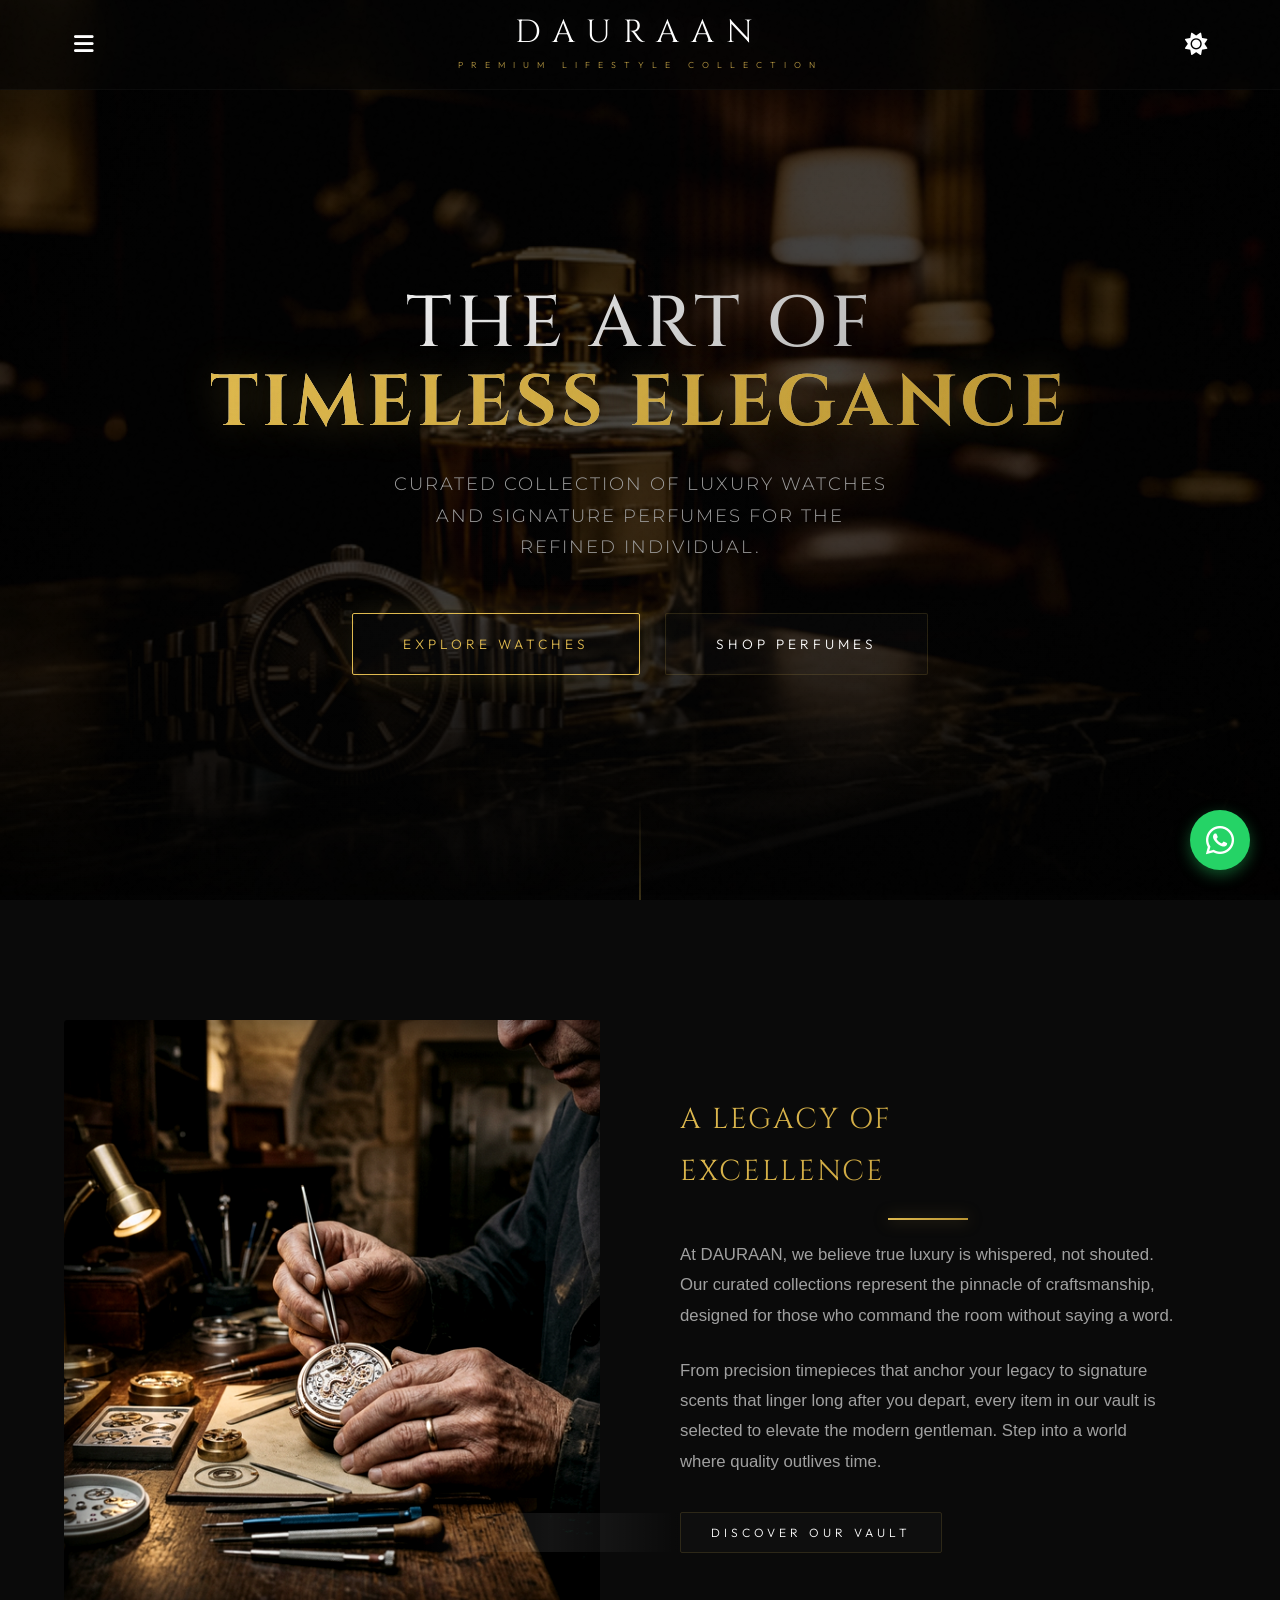
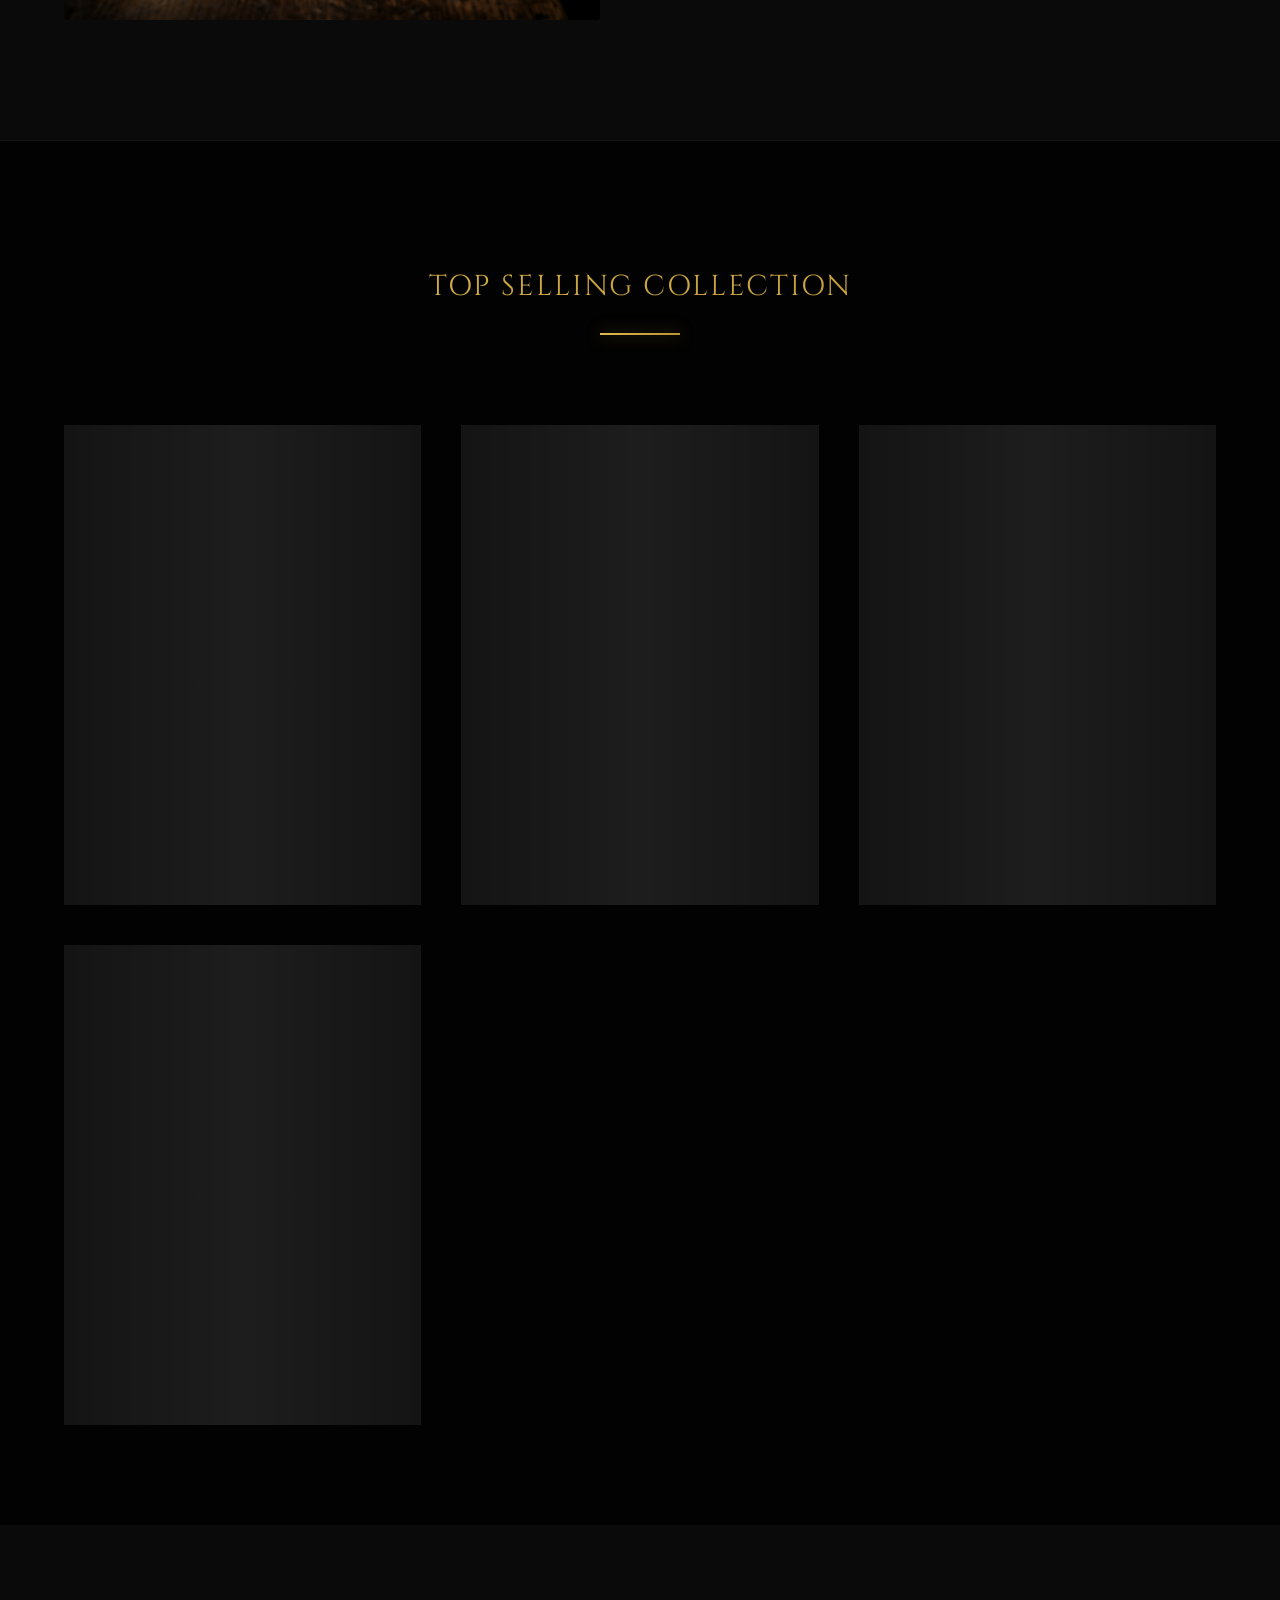
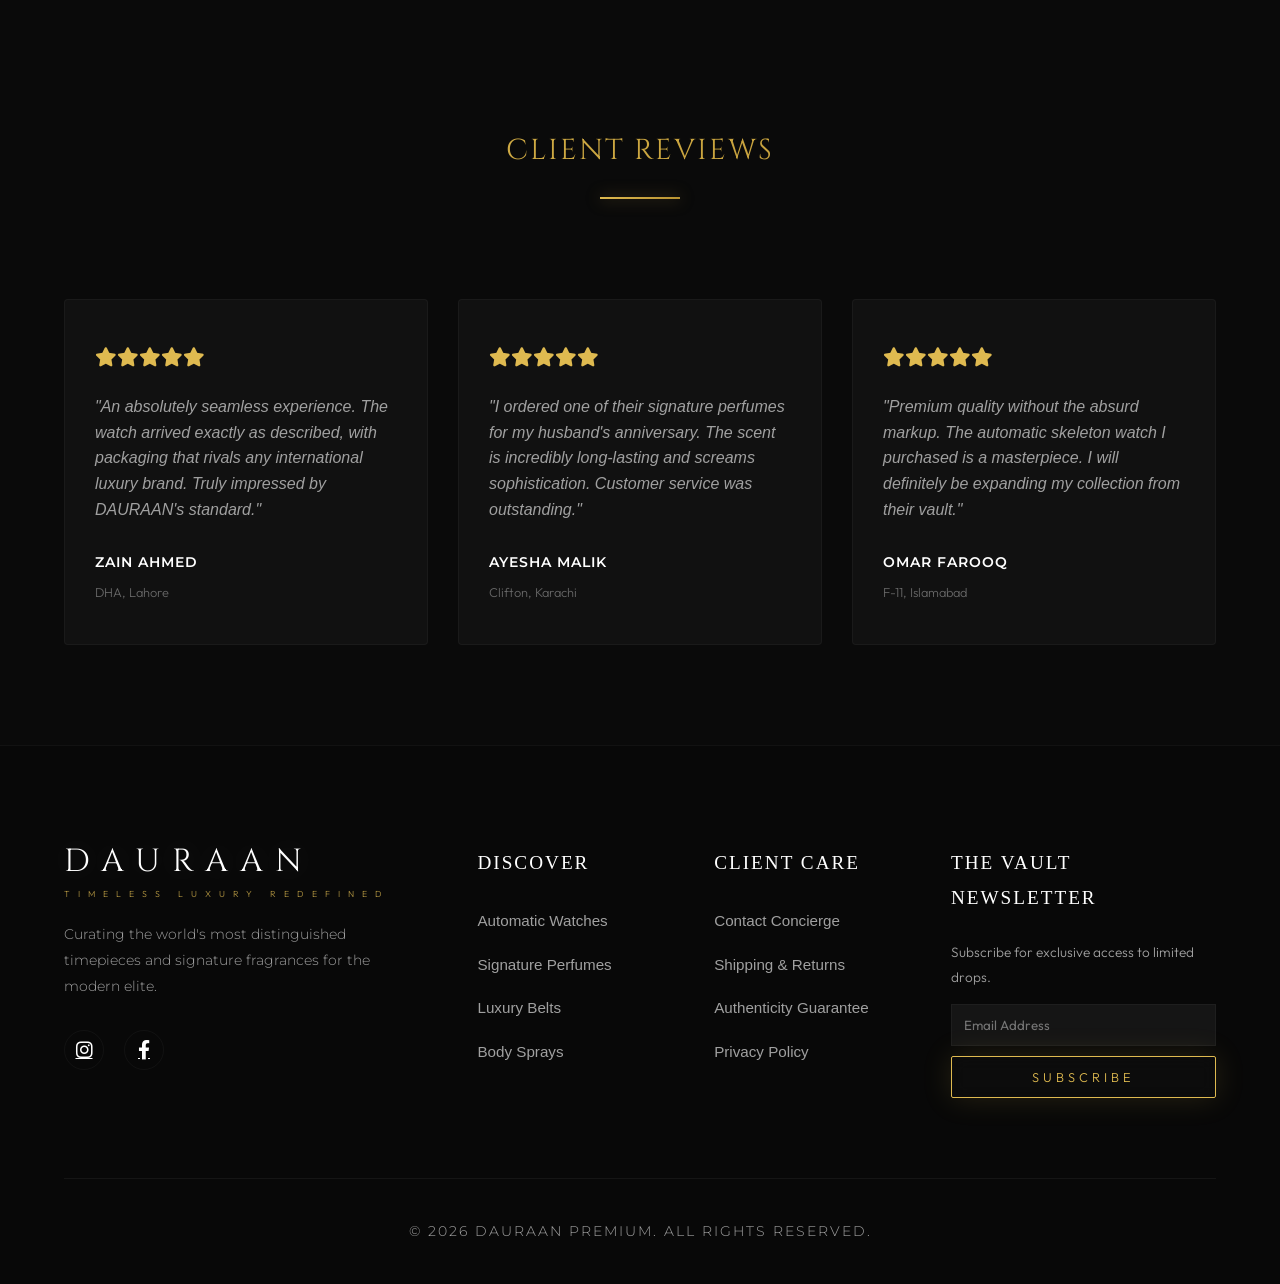
==== index.html @ ef988e2b "Add files via upload" ====
<!DOCTYPE html>
<html lang="en">

<head>
    <meta charset="UTF-8">
    <meta name="viewport" content="width=device-width, initial-scale=1.0">
    <title>DAURAAN | The Art of Timeless Elegance</title>
    <link rel="stylesheet" href="style.css">
    <link rel="stylesheet" href="https://cdnjs.cloudflare.com/ajax/libs/font-awesome/6.0.0/css/all.min.css">
</head>

<body>

    <!-- STICKY HEADER -->
    <header class="sticky-nav">
        <button class="nav-tool" onclick="toggleDrawer()">
            <i class="fas fa-bars"></i>
        </button>

        <a href="index.html" class="logo-container">
            <span class="logo-main">DAURAAN</span>
            <span class="logo-tag">Premium Lifestyle Collection</span>
        </a>

        <div style="display: flex; gap: 15px;">
            <button class="nav-tool" onclick="toggleTheme()" id="theme-toggle">
                <i class="fas fa-sun"></i>
            </button>
            <!-- <a href="admin.html" class="nav-tool">
                <i class="far fa-user-circle"></i>
            </a> -->
        </div>
    </header>

    <!-- SIDE DRAWER -->
    <div class="drawer-overlay" id="drawer-overlay" onclick="toggleDrawer()"></div>
    <div class="side-drawer" id="side-drawer">
        <a href="index.html" class="logo-container" style="margin-bottom: 40px;">
            <span class="logo-main">DAURAAN</span>
        </a>
        <ul class="drawer-links">
            <li><a href="#home" onclick="toggleDrawer()">Home</a></li>
            <li><a href="#products-watches" onclick="toggleDrawer()">Shop Watches</a></li>
            <li><a href="#products-perfumes" onclick="toggleDrawer()">Shop Perfumes</a></li>
            <li><a href="#products-others" onclick="toggleDrawer()">Luxury Essentials</a></li>
            <li><a href="#about" onclick="toggleDrawer()">About Us</a></li>
            <li><a href="#reviews" onclick="toggleDrawer()">Client Client Reviews</a></li>
        </ul>
    </div>

    <!-- HERO SECTION -->
    <section class="hero" id="home">
        <div class="hero-bg-image">
            <img src="hero_bg.png" alt="DAURAAN Luxury Vault">
        </div>
        <div class="hero-content" style="position: relative; z-index: 10;">
            <h1>THE ART OF <br> <span>TIMELESS ELEGANCE</span></h1>
            <p>Curated collection of luxury watches and signature perfumes for the refined individual.</p>
            <div class="hero-btns" style="justify-content: center;">
                <a href="#products" class="btn-luxury pulse" onclick="fetchProducts('Watches')">Explore Watches</a>
                <a href="#products" class="btn-luxury" onclick="fetchProducts('Perfumes')">Shop Perfumes</a>
            </div>
        </div>
    </section>

    <!-- NEW ABOUT SECTION -->
    <section class="about-section" id="about">
        <div class="about-container">
            <div class="about-image">
                <img src="craftsmanship.png" alt="DAURAAN Craftsmanship">
            </div>
            <div class="about-text">
                <h2 class="section-title" style="padding: 0; text-align: left; margin-bottom: 20px;">A Legacy of
                    <br><span style="color: var(--text-white);">Excellence</span>
                </h2>
                <p>At DAURAAN, we believe true luxury is whispered, not shouted. Our curated collections represent the
                    pinnacle of craftsmanship, designed for those who command the room without saying a word.</p>
                <p>From precision timepieces that anchor your legacy to signature scents that linger long after you
                    depart, every item in our vault is selected to elevate the modern gentleman. Step into a world where
                    quality outlives time.</p>
                <div style="margin-top: 40px;">
                    <a href="#products" class="btn-luxury" style="padding: 12px 30px; font-size: 0.75rem;">Discover Our
                        Vault</a>
                </div>
            </div>
        </div>
    </section>

    <!-- DYNAMIC SHOP SECTIONS -->
    <div id="dynamic-shop-container" style="min-height: 50vh;">
        <h2 class="section-title" id="products">Top Selling Collection</h2>
        <main class="product-grid" id="product-grid">
            <div class="skeleton"></div>
            <div class="skeleton"></div>
            <div class="skeleton"></div>
            <div class="skeleton"></div>
        </main>
    </div>

    <!-- CLIENT REVIEWS SECTION -->
    <section class="reviews-section" id="reviews">
        <h2 class="section-title">Client Reviews</h2>
        <div class="reviews-grid">
            <div class="review-card">
                <div class="rating"><i class="fas fa-star"></i><i class="fas fa-star"></i><i class="fas fa-star"></i><i
                        class="fas fa-star"></i><i class="fas fa-star"></i></div>
                <p class="review-text">"An absolutely seamless experience. The watch arrived exactly as described, with
                    packaging that rivals any international luxury brand. Truly impressed by DAURAAN's standard."</p>
                <span class="reviewer-name">Zain Ahmed</span>
                <span class="reviewer-location">DHA, Lahore</span>
            </div>

            <div class="review-card">
                <div class="rating"><i class="fas fa-star"></i><i class="fas fa-star"></i><i class="fas fa-star"></i><i
                        class="fas fa-star"></i><i class="fas fa-star"></i></div>
                <p class="review-text">"I ordered one of their signature perfumes for my husband's anniversary. The
                    scent is incredibly long-lasting and screams sophistication. Customer service was outstanding."</p>
                <span class="reviewer-name">Ayesha Malik</span>
                <span class="reviewer-location">Clifton, Karachi</span>
            </div>

            <div class="review-card">
                <div class="rating"><i class="fas fa-star"></i><i class="fas fa-star"></i><i class="fas fa-star"></i><i
                        class="fas fa-star"></i><i class="fas fa-star"></i></div>
                <p class="review-text">"Premium quality without the absurd markup. The automatic skeleton watch I
                    purchased is a masterpiece. I will definitely be expanding my collection from their vault."</p>
                <span class="reviewer-name">Omar Farooq</span>
                <span class="reviewer-location">F-11, Islamabad</span>
            </div>
        </div>
    </section>

    <!-- PREMIUM FOOTER -->
    <footer>
        <div class="footer-grid">
            <div class="footer-col brand-col">
                <div class="logo-container" style="align-items: flex-start; margin-bottom: 20px;">
                    <span class="logo-main" style="font-size: 2rem;">DAURAAN</span>
                    <span class="logo-tag">Timeless Luxury Redefined</span>
                </div>
                <p
                    style="color: var(--text-muted); font-size: 0.9rem; margin-bottom: 30px; font-family: 'Montserrat', sans-serif;">
                    Curating the world's most distinguished timepieces and signature fragrances for the modern elite.
                </p>
                <div class="footer-socials" style="justify-content: flex-start;">
                    <a href="#"><i class="fab fa-instagram"></i></a>
                    <a href="#"><i class="fab fa-facebook-f"></i></a>

                </div>
            </div>

            <div class="footer-col">
                <h4>Discover</h4>
                <ul>
                    <li><a href="#products" onclick="fetchProducts('Watches')">Automatic Watches</a></li>
                    <li><a href="#products" onclick="fetchProducts('Perfumes')">Signature Perfumes</a></li>
                    <li><a href="#products" onclick="fetchProducts('Belts')">Luxury Belts</a></li>
                    <li><a href="#products" onclick="fetchProducts('Body Sprays')">Body Sprays</a></li>
                </ul>
            </div>

            <div class="footer-col">
                <h4>Client Care</h4>
                <ul>
                    <li><a href="#">Contact Concierge</a></li>
                    <li><a href="#">Shipping & Returns</a></li>
                    <li><a href="#">Authenticity Guarantee</a></li>
                    <li><a href="#">Privacy Policy</a></li>
                </ul>
            </div>

            <div class="footer-col">
                <h4>The Vault Newsletter</h4>
                <p style="color: var(--text-muted); font-size: 0.85rem; margin-bottom: 15px;">Subscribe for exclusive
                    access to limited drops.</p>
                <div class="newsletter-form">
                    <input type="email" placeholder="Email Address"
                        style="padding: 12px; background: rgba(255,255,255,0.05); border: 1px solid var(--border-subtle); color: white; width: 100%; margin-bottom: 10px; font-family: inherit;">
                    <button class="btn-luxury pulse"
                        style="width: 100%; padding: 12px; font-size: 0.8rem;">Subscribe</button>
                </div>
            </div>
        </div>

        <div class="footer-bottom">
            &copy; 2026 DAURAAN PREMIUM. ALL RIGHTS RESERVED.
        </div>
    </footer>

    <!-- PREMIUM PRODUCT MODAL -->
    <div id="product-modal" class="modal-overlay" onclick="closeProductModal(event)">
        <div class="modal-content product-content" onclick="event.stopPropagation()">
            <button class="modal-close" onclick="closeProductModal(event)">&times;</button>

            <div class="product-left">
                <div class="gallery-wrapper">
                    <div class="main-image-container">
                        <img id="modal-img" src="" alt="Product Image">
                        <button id="modal-next" onclick="changeImageModal(1)"><i
                                class="fas fa-chevron-right"></i></button>
                        <button id="modal-prev" onclick="changeImageModal(-1)"><i
                                class="fas fa-chevron-left"></i></button>
                    </div>
                    <div class="thumbnail-row" id="modal-thumbnails">
                        <!-- Thumbnails injected via JS -->
                    </div>
                </div>
            </div>

            <div class="product-right">
                <span id="modal-category"
                    style="color: var(--accent-gold); font-size: 0.8rem; text-transform: uppercase; letter-spacing: 2px; margin-bottom: 10px;"></span>
                <h2 id="modal-name" class="product-detail-name">...</h2>
                <div id="modal-price" class="product-detail-price">...</div>

                <div id="modal-desc">
                    <!-- Dynamic Description -->
                </div>

                <div class="buy-section">
                    <button id="buy-now-btn" class="btn-luxury pulse"
                        style="display: block; width: 100%; font-family: 'Outfit', sans-serif;"
                        onclick="openCheckoutForm()">
                        BUY NOW
                    </button>
                    <p class="stock-indicator"
                        style="color: #ff4444; font-size: 0.8rem; text-align: center; margin-top: 10px; font-weight: 500; letter-spacing: 1px;">
                        <i class="fas fa-fire"></i> Only 10 Pieces Left
                    </p>
                </div>
            </div>
        </div>
    </div>

    <!-- CHECKOUT MODAL -->
    <div id="checkout-modal" class="modal-overlay" onclick="closeCheckoutForm(event)">
        <div class="modal-content glass" onclick="event.stopPropagation()"
            style="max-width: 500px; padding: 40px; text-align: left;">
            <button class="modal-close" onclick="closeCheckoutForm(event)"
                style="top: 10px; right: 15px;">&times;</button>
            <h3
                style="color: var(--accent-gold); font-family: 'Cinzel', serif; margin-bottom: 25px; text-align: center; font-size: 1.8rem;">
                Complete Order</h3>

            <form id="checkout-form" onsubmit="submitCheckout(event)">
                <div class="smart-field" style="margin-bottom: 15px;">
                    <label>Full Name</label>
                    <input type="text" id="checkout-name" required
                        style="width: 100%; padding: 12px; background: rgba(255, 255, 255, 0.05); border: 1px solid var(--border-subtle); color: var(--text-main); border-radius: 4px; font-family: inherit;">
                </div>
                <div class="smart-field" style="margin-bottom: 15px;">
                    <label>Email Address</label>
                    <input type="email" id="checkout-email" required
                        style="width: 100%; padding: 12px; background: rgba(255, 255, 255, 0.05); border: 1px solid var(--border-subtle); color: var(--text-main); border-radius: 4px; font-family: inherit;">
                </div>
                <div class="smart-field" style="margin-bottom: 15px;">
                    <label>Phone Number</label>
                    <input type="tel" id="checkout-phone" required
                        style="width: 100%; padding: 12px; background: rgba(255, 255, 255, 0.05); border: 1px solid var(--border-subtle); color: var(--text-main); border-radius: 4px; font-family: inherit;">
                </div>
                <div class="smart-field" style="margin-bottom: 25px;">
                    <label>Delivery Address</label>
                    <textarea id="checkout-address" required rows="3"
                        style="width: 100%; padding: 12px; background: rgba(255, 255, 255, 0.05); border: 1px solid var(--border-subtle); color: var(--text-main); border-radius: 4px; font-family: inherit; resize: vertical;"></textarea>
                </div>
                <button type="submit" class="btn-luxury"
                    style="width: 100%; text-align: center; background: var(--gold-gradient); color: black; border: none;">DONE</button>
            </form>
        </div>
    </div>



    <!-- FLOATING WHATSAPP BUTTON (SUPPORT) -->
    <a href="https://wa.me/923130823443?text=Hello%20DAURAAN,%20I%20have%20an%20inquiry." target="_blank"
        class="floating-wa">
        <i class="fab fa-whatsapp"></i>
    </a>

    <script src="https://cdn.jsdelivr.net/npm/@supabase/supabase-js@2"></script>
    <script src="app.js"></script>
</body>

</html>
---- style.css ----
/* C:\Users\Uzair\Downloads\Dauraan\style.css */
@import url('https://fonts.googleapis.com/css2?family=Cinzel:wght@400;500;700&family=Outfit:wght@200;300;400;500&family=Montserrat:wght@200;300;400;500&display=swap');

:root {
    /* Ultra-Premium Luxury Palette */
    --gold: #dfba50;
    --gold-dark: #b89332;
    --gold-soft: #f4dd95;
    --gold-glow: rgba(223, 186, 80, 0.4);

    --bg-deep: #050505;
    --darker-bg: #020202;
    --dark-bg: #0a0a0a;
    --card-bg: rgba(12, 12, 12, 0.6);
    --glass-border: rgba(255, 255, 255, 0.04);
    --glass-border-gold: rgba(223, 186, 80, 0.15);

    --text-white: #ffffff;
    --text-muted: #a0a0a0;
    --accent-gold: var(--gold);
    --text-main: var(--text-white);
    --border-subtle: var(--glass-border);
    --glass-bg: rgba(5, 5, 5, 0.65);
    --glass-blur: blur(24px);

    --transition-smooth: all 0.8s cubic-bezier(0.16, 1, 0.3, 1);
    --gold-gradient: linear-gradient(135deg, #dfba50 0%, #b89332 100%);
    --whatsapp-green: #25D366;
    --skeleton-bg: rgba(25, 25, 25, 0.8);
}

[data-theme="light"] {
    /* Refined Light Luxury Palette - Pearl & Soft Gold */
    --bg-deep: #f8f8f8;
    --darker-bg: #ffffff;
    --card-bg: rgba(255, 255, 255, 0.7);
    --glass-border: rgba(0, 0, 0, 0.05);
    --glass-border-gold: rgba(184, 147, 50, 0.2);

    --text-white: #111111;
    --text-muted: #666666;
    --glass-bg: rgba(255, 255, 255, 0.85);
    --skeleton-bg: rgba(240, 240, 240, 0.8);
}

* {
    margin: 0;
    padding: 0;
    box-sizing: border-box;
    -webkit-font-smoothing: antialiased;
    -moz-osx-font-smoothing: grayscale;
}

html {
    scroll-behavior: smooth;
}

/* Custom Premium Scrollbar */
::-webkit-scrollbar {
    width: 6px;
}

::-webkit-scrollbar-track {
    background: var(--darker-bg);
}

::-webkit-scrollbar-thumb {
    background: var(--glass-border-gold);
    border-radius: 10px;
}

::-webkit-scrollbar-thumb:hover {
    background: var(--gold-dark);
}

body {
    background-color: var(--darker-bg);
    color: var(--text-main);
    font-family: 'Outfit', sans-serif;
    font-weight: 300;
    line-height: 1.8;
    overflow-x: hidden;
    position: relative;
}

/* Cinematic Noise Grain Overlay */
body::before {
    content: "";
    position: fixed;
    inset: 0;
    width: 100vw;
    height: 100vh;
    pointer-events: none;
    background-image: url("data:image/svg+xml,%3Csvg viewBox='0 0 200 200' xmlns='http://www.w3.org/2000/svg'%3E%3Cfilter id='noiseFilter'%3E%3CfeTurbulence type='fractalNoise' baseFrequency='0.85' numOctaves='3' stitchTiles='stitch'/%3E%3C/filter%3E%3Crect width='100%25' height='100%25' filter='url(%23noiseFilter)' opacity='0.08'/%3E%3C/svg%3E");
    opacity: 0.04;
    z-index: 9999;
}

h1,
h2,
h3,
h4,
h5 {
    font-family: 'Cinzel', serif;
    letter-spacing: 2px;
    font-weight: 400;
}

/* --- LOGO SYSTEM --- */
.logo-container {
    display: flex;
    flex-direction: column;
    align-items: center;
    text-decoration: none;
}

.logo-main {
    font-family: 'Cinzel', serif;
    font-size: 2rem;
    color: var(--text-white);
    letter-spacing: 12px;
    line-height: 1;
    text-transform: uppercase;
    text-shadow: 0 0 30px rgba(255, 255, 255, 0.2);
}

.logo-tag {
    font-family: 'Outfit', sans-serif;
    font-size: 0.55rem;
    letter-spacing: 8px;
    color: var(--accent-gold);
    text-transform: uppercase;
    margin-top: 8px;
    opacity: 0.8;
}

[data-theme="light"] .logo-main {
    text-shadow: none;
}

/* --- STICKY GLASS HEADER --- */
header.sticky-nav {
    position: fixed;
    top: 0;
    width: 100%;
    height: 90px;
    z-index: 1000;
    display: flex;
    justify-content: space-between;
    align-items: center;
    padding: 0 5%;
    background: var(--glass-bg);
    backdrop-filter: var(--glass-blur);
    -webkit-backdrop-filter: var(--glass-blur);
    border-bottom: 1px solid rgba(255, 255, 255, 0.03);
    transition: var(--transition-smooth);
}

.nav-tool {
    background: none;
    border: none;
    color: var(--text-main);
    font-size: 1.4rem;
    cursor: pointer;
    transition: var(--transition-smooth);
    width: 40px;
}

.nav-tool:hover {
    color: var(--gold-soft);
}

/* --- SIDE DRAWER --- */
.side-drawer {
    position: fixed;
    top: 0;
    left: -100%;
    width: 380px;
    max-width: 80vw;
    height: 100%;
    background: var(--darker-bg);
    z-index: 2000;
    padding: 80px 50px;
    transition: var(--transition-smooth);
    border-right: 1px solid var(--border-subtle);
}

.side-drawer.open {
    left: 0;
}

.drawer-overlay {
    position: fixed;
    top: 0;
    left: 0;
    width: 100%;
    height: 100%;
    background: rgba(0, 0, 0, 0.85);
    backdrop-filter: blur(5px);
    z-index: 1500;
    opacity: 0;
    visibility: hidden;
    transition: var(--transition-smooth);
}

.drawer-overlay.active {
    opacity: 1;
    visibility: visible;
}

.drawer-links {
    list-style: none;
    margin-top: 60px;
}

.drawer-links li {
    margin-bottom: 30px;
}

.drawer-links a {
    color: var(--text-muted);
    font-family: 'Montserrat', sans-serif;
    text-decoration: none;
    font-size: 1rem;
    font-weight: 300;
    text-transform: uppercase;
    letter-spacing: 3px;
    transition: var(--transition-smooth);
    display: inline-block;
}

.drawer-links a:hover {
    color: var(--accent-gold);
    transform: translateX(10px);
}

/* --- PREMIUM HERO SECTION --- */
.hero {
    min-height: 100vh;
    display: flex;
    flex-direction: column;
    justify-content: center;
    align-items: center;
    text-align: center;
    background: radial-gradient(circle at center, var(--bg-deep) 0%, var(--darker-bg) 100%);
    padding: 120px 10% 60px;
    position: relative;
    overflow: hidden;
}

.hero-bg-image {
    position: absolute;
    inset: 0;
    width: 100%;
    height: 100%;
    z-index: 1;
    display: block;
}

.hero-bg-image img {
    width: 100%;
    height: 100%;
    object-fit: cover;
    opacity: 0.3;
    filter: brightness(0.8) contrast(1.2);
    mask-image: linear-gradient(to bottom, black 60%, transparent 100%);
    -webkit-mask-image: linear-gradient(to bottom, black 60%, transparent 100%);
}

.hero-content {
    position: relative;
    z-index: 10;
    display: flex;
    flex-direction: column;
    align-items: center;
}

.hero::after {
    content: '';
    position: absolute;
    bottom: 0;
    left: 50%;
    transform: translateX(-50%);
    width: 1px;
    height: 100px;
    background: linear-gradient(to bottom, transparent, var(--accent-gold));
    opacity: 0.5;
}

.hero h1 {
    font-size: 4.5rem;
    font-weight: 500;
    background: linear-gradient(135deg, #ffffff 0%, #a0a0a0 100%);
    -webkit-background-clip: text;
    background-clip: text;
    -webkit-text-fill-color: transparent;
    margin-bottom: 25px;
    line-height: 1.1;
    max-width: 1000px;
    animation: fadeInUp 1.2s cubic-bezier(0.2, 0.8, 0.2, 1) forwards;
    letter-spacing: 4px;
}

.hero h1 span {
    font-style: normal;
    background: var(--gold-gradient);
    -webkit-background-clip: text;
    background-clip: text;
    -webkit-text-fill-color: transparent;
    font-weight: 700;
    text-shadow: 0 0 40px rgba(223, 186, 80, 0.3);
}

[data-theme="light"] .hero h1 span {
    text-shadow: none;
}

[data-theme="light"] body::before {
    opacity: 0.02;
    filter: invert(1);
}

.hero p {
    font-family: 'Montserrat', sans-serif;
    font-size: 1.1rem;
    font-weight: 300;
    color: var(--text-muted);
    max-width: 500px;
    margin-bottom: 50px;
    letter-spacing: 2px;
    line-height: 1.8;
    text-transform: uppercase;
    animation: fadeInUp 1.4s cubic-bezier(0.2, 0.8, 0.2, 1) forwards;
}

.hero-btns {
    display: flex;
    gap: 25px;
    animation: fadeInUp 1.6s cubic-bezier(0.2, 0.8, 0.2, 1) forwards;
}

.btn-luxury {
    font-family: 'Outfit', sans-serif;
    padding: 18px 50px;
    background: rgba(255, 255, 255, 0.02);
    border: 1px solid var(--glass-border-gold);
    color: var(--text-white);
    text-transform: uppercase;
    font-size: 0.85rem;
    font-weight: 300;
    letter-spacing: 4px;
    cursor: pointer;
    text-decoration: none;
    transition: var(--transition-smooth);
    position: relative;
    overflow: hidden;
    backdrop-filter: blur(8px);
    border-radius: 2px;
    box-shadow: inset 0 0 20px rgba(223, 186, 80, 0);
}

.btn-luxury::before {
    content: '';
    position: absolute;
    top: 0;
    left: -100%;
    width: 100%;
    height: 100%;
    background: linear-gradient(90deg, transparent, rgba(255, 255, 255, 0.08), transparent);
    transition: left 0.8s ease;
}

.btn-luxury:hover::before {
    left: 100%;
}

.btn-luxury.pulse {
    border-color: var(--accent-gold);
    color: var(--accent-gold);
    box-shadow: 0 0 30px rgba(223, 186, 80, 0.15);
}

.btn-luxury:hover {
    background: var(--gold-gradient);
    border-color: transparent;
    color: var(--darker-bg);
    transform: translateY(-4px) scale(1.02);
    box-shadow: 0 15px 30px rgba(223, 186, 80, 0.3), inset 0 0 10px rgba(255, 255, 255, 0.5);
    font-weight: 500;
}

/* Hero Background Animations (Video-like feel) */
.hero-bg-animated {
    position: absolute;
    top: 0;
    left: 0;
    width: 100%;
    height: 100%;
    overflow: hidden;
    z-index: 1;
}

.blur-orb {
    position: absolute;
    border-radius: 50%;
    filter: blur(80px);
    opacity: 0.4;
    animation: orbFloat 20s infinite alternate ease-in-out;
}

.orb-1 {
    width: 800px;
    height: 800px;
    background: radial-gradient(circle, rgba(223, 186, 80, 0.15) 0%, transparent 60%);
    top: -200px;
    left: -200px;
    animation-delay: 0s;
    mix-blend-mode: screen;
}

.orb-2 {
    width: 700px;
    height: 700px;
    background: radial-gradient(circle, rgba(160, 180, 200, 0.1) 0%, transparent 60%);
    bottom: -150px;
    right: -150px;
    animation-delay: -5s;
    mix-blend-mode: screen;
}

.orb-3 {
    width: 900px;
    height: 900px;
    background: radial-gradient(circle, rgba(223, 186, 80, 0.08) 0%, transparent 60%);
    top: 50%;
    left: 50%;
    transform: translate(-50%, -50%);
    animation-duration: 30s;
    animation-delay: -10s;
    mix-blend-mode: screen;
}

@keyframes orbFloat {
    0% {
        transform: translate(0, 0) scale(1);
    }

    33% {
        transform: translate(100px, -50px) scale(1.1);
    }

    66% {
        transform: translate(-50px, 100px) scale(0.9);
    }

    100% {
        transform: translate(0, 0) scale(1);
    }
}

/* --- NEW ABOUT SECTION --- */
.about-section {
    padding: 120px 5%;
    background: var(--dark-bg);
    position: relative;
    border-bottom: 1px solid var(--border-subtle);
}

.about-container {
    max-width: 1400px;
    margin: 0 auto;
    display: grid;
    grid-template-columns: 1fr 1fr;
    gap: 80px;
    align-items: center;
}

.about-image {
    width: 100%;
    height: 600px;
    position: relative;
    border-radius: 4px;
    overflow: hidden;
}

.about-image::after {
    content: '';
    position: absolute;
    top: 0;
    left: 0;
    right: 0;
    bottom: 0;
    box-shadow: inset 0 0 50px rgba(0, 0, 0, 0.8);
}

.about-image img {
    width: 100%;
    height: 100%;
    object-fit: cover;
    filter: grayscale(20%) contrast(1.1);
    transition: transform 1.5s ease;
}

.about-image:hover img {
    transform: scale(1.05);
}

.about-text {
    padding-right: 40px;
}

.about-text p {
    font-size: 1.05rem;
    color: var(--text-muted);
    line-height: 1.8;
    margin-bottom: 25px;
    font-family: 'Inter', sans-serif;
    font-weight: 300;
}

@media (max-width: 1024px) {
    .about-container {
        grid-template-columns: 1fr;
        gap: 50px;
    }

    .about-image {
        height: 400px;
    }

    .about-text {
        padding-right: 0;
        text-align: center;
    }

    .about-text .section-title {
        text-align: center !important;
    }
}

/* --- PRODUCT GRID & SKELETON --- */
.section-title {
    text-align: center;
    font-size: 2.8rem;
    padding: 120px 0 60px;
    background: var(--gold-gradient);
    -webkit-background-clip: text;
    background-clip: text;
    -webkit-text-fill-color: transparent;
    position: relative;
    letter-spacing: 4px;
}

.section-title::after {
    content: '';
    display: block;
    width: 80px;
    height: 2px;
    background: var(--gold-gradient);
    margin: 20px auto 0;
    box-shadow: 0 0 15px rgba(223, 186, 80, 0.5);
}

.product-grid {
    display: grid;
    gap: 40px;
    padding: 0 5% 100px;
    grid-template-columns: repeat(auto-fill, minmax(300px, 1fr));
    max-width: 1600px;
    margin: 0 auto;
}

.skeleton {
    height: 480px;
    background: var(--skeleton-bg);
    position: relative;
    overflow: hidden;
}

.skeleton::after {
    content: "";
    position: absolute;
    top: 0;
    left: 0;
    width: 100%;
    height: 100%;
    background: linear-gradient(90deg, transparent, rgba(255, 255, 255, 0.04), transparent);
    animation: shimmer 1.8s infinite;
}

@keyframes shimmer {
    0% {
        transform: translateX(-100%);
    }

    100% {
        transform: translateX(100%);
    }
}

.product-card {
    background: rgba(255, 255, 255, 0.01);
    border: 1px solid rgba(255, 255, 255, 0.02);
    border-radius: 4px;
    overflow: hidden;
    transition: var(--transition-smooth);
    cursor: pointer;
    text-decoration: none;
    display: block;
    padding-bottom: 25px;
    position: relative;
}

/* Premium Product Badges */
.product-badge {
    position: absolute;
    top: 15px;
    right: 15px;
    z-index: 10;
    padding: 6px 12px;
    font-size: 0.65rem;
    font-weight: 500;
    letter-spacing: 2px;
    text-transform: uppercase;
    border-radius: 2px;
    backdrop-filter: blur(8px);
    box-shadow: 0 5px 15px rgba(0, 0, 0, 0.3);
    border: 1px solid rgba(255, 255, 255, 0.1);
}

.badge-hot {
    background: linear-gradient(135deg, #e33b3b 0%, #a81c1c 100%);
    color: white;
    border-color: rgba(227, 59, 59, 0.3);
}

.badge-discount {
    background: var(--gold-gradient);
    color: #000;
    font-weight: 600;
    box-shadow: 0 5px 15px rgba(223, 186, 80, 0.3);
}

.badge-limited {
    background: rgba(10, 10, 10, 0.8);
    color: var(--text-white);
    border: 1px solid var(--text-muted);
}

.product-card::before {
    content: '';
    position: absolute;
    inset: 0;
    background: linear-gradient(180deg, transparent, rgba(223, 186, 80, 0.03));
    opacity: 0;
    transition: var(--transition-smooth);
    z-index: 1;
    pointer-events: none;
}

.product-card:hover {
    transform: translateY(-10px);
    border-color: var(--glass-border-gold);
    box-shadow: 0 20px 40px rgba(0, 0, 0, 0.6);
}

.product-card:hover::before {
    opacity: 1;
}

.product-img-box {
    width: 100%;
    height: 420px;
    background: var(--bg-deep);
    position: relative;
    overflow: hidden;
    margin-bottom: 25px;
}

.product-img-box::after {
    content: '';
    position: absolute;
    inset: 0;
    box-shadow: inset 0 0 50px rgba(0, 0, 0, 0.5);
    pointer-events: none;
    z-index: 2;
}

.product-img-box img {
    width: 100%;
    height: 100%;
    object-fit: cover;
    transition: transform 1.8s cubic-bezier(0.16, 1, 0.3, 1), filter 1.8s ease;
    filter: brightness(0.85) contrast(1.1);
}

.product-card:hover .product-img-box img {
    transform: scale(1.08);
    filter: brightness(1) contrast(1.1);
}

.product-details {
    padding: 0 20px;
    text-align: center;
    position: relative;
    z-index: 2;
}

.product-details h3 {
    font-size: 1.15rem;
    margin-bottom: 10px;
    font-family: 'Cinzel', serif;
    color: var(--text-white);
    letter-spacing: 2px;
    text-transform: uppercase;
    transition: var(--transition-smooth);
}

.product-card:hover .product-details h3 {
    color: var(--accent-gold);
}

.price-wrapper {
    display: flex;
    justify-content: center;
    align-items: baseline;
    gap: 12px;
    margin-top: 5px;
}

.price-strikethrough {
    font-family: 'Outfit', sans-serif;
    font-size: 0.8rem;
    color: #555;
    text-decoration: line-through;
    font-weight: 300;
    letter-spacing: 2px;
}

.pkr-price {
    font-family: 'Outfit', sans-serif;
    font-size: 0.95rem;
    color: var(--text-white);
    font-weight: 400;
    letter-spacing: 3px;
    text-shadow: 0 0 10px rgba(255, 255, 255, 0.1);
}

.view-all-link {
    font-family: 'Montserrat', sans-serif;
    color: var(--accent-gold);
    text-transform: uppercase;
    font-size: 0.8rem;
    letter-spacing: 2px;
    text-decoration: none;
    transition: var(--transition-smooth);
    border-bottom: 1px solid transparent;
    padding-bottom: 2px;
}

.view-all-link:hover {
    color: var(--text-white);
    border-bottom-color: var(--accent-gold);
}

/* --- REVIEWS SECTION --- */
.reviews-section {
    padding: 80px 5% 100px;
    background: var(--dark-bg);
}

.reviews-grid {
    display: grid;
    grid-template-columns: repeat(auto-fit, minmax(300px, 1fr));
    gap: 30px;
    max-width: 1400px;
    margin: 0 auto;
    margin-top: 40px;
}

.review-card {
    background: #111;
    padding: 40px 30px;
    border: 1px solid var(--border-subtle);
    border-radius: 4px;
    position: relative;
    transition: transform 0.3s ease;
}

.review-card:hover {
    transform: translateY(-5px);
    border-color: rgba(212, 175, 55, 0.3);
}

.rating {
    color: var(--accent-gold);
    font-size: 1.2rem;
    margin-bottom: 20px;
}

.review-text {
    font-size: 1rem;
    color: var(--text-muted);
    line-height: 1.6;
    margin-bottom: 25px;
    font-style: italic;
    font-family: 'Inter', sans-serif;
    font-weight: 300;
}

.reviewer-name {
    font-family: 'Montserrat', sans-serif;
    color: var(--text-white);
    font-weight: 600;
    font-size: 0.9rem;
    text-transform: uppercase;
    letter-spacing: 1px;
}

.reviewer-location {
    color: #666;
    font-size: 0.8rem;
    display: block;
    margin-top: 5px;
}

/* --- PREMIUM FOOTER --- */
footer {
    background: #080808;
    padding: 100px 5% 40px;
    border-top: 1px solid var(--border-subtle);
}

.footer-grid {
    display: grid;
    grid-template-columns: 2fr 1fr 1fr 1.5fr;
    gap: 60px;
    max-width: 1400px;
    margin: 0 auto;
    margin-bottom: 80px;
}

.footer-col h4 {
    font-family: 'Playfair Display', serif;
    color: var(--text-white);
    font-size: 1.2rem;
    margin-bottom: 25px;
    text-transform: uppercase;
    letter-spacing: 2px;
}

[data-theme="light"] footer {
    background: var(--bg-deep);
}

.footer-col ul {
    list-style: none;
}

.footer-col ul li {
    margin-bottom: 15px;
}

.footer-col ul a {
    color: var(--text-muted);
    text-decoration: none;
    font-size: 0.95rem;
    transition: var(--transition-smooth);
    font-family: 'Inter', sans-serif;
    font-weight: 300;
}

.footer-col ul a:hover {
    color: var(--accent-gold);
    padding-left: 5px;
}

.footer-socials {
    display: flex;
    gap: 20px;
}

.footer-socials a {
    color: var(--text-main);
    font-size: 1.2rem;
    transition: var(--transition-smooth);
    width: 40px;
    height: 40px;
    border: 1px solid var(--border-subtle);
    border-radius: 50%;
    display: flex;
    align-items: center;
    justify-content: center;
}

.footer-socials a:hover {
    color: var(--darker-bg);
    background: var(--accent-gold);
    border-color: var(--accent-gold);
    transform: translateY(-5px);
}

.footer-bottom {
    text-align: center;
    color: var(--text-muted);
    font-size: 0.85rem;
    letter-spacing: 2px;
    padding-top: 40px;
    border-top: 1px solid rgba(255, 255, 255, 0.05);
    font-family: 'Montserrat', sans-serif;
}

/* --- RESPONSIVE --- */
@media (max-width: 1024px) {
    .product-grid {
        grid-template-columns: repeat(2, 1fr);
    }

    .hero h1 {
        font-size: 3rem;
    }
}

@media (max-width: 900px) {
    .footer-grid {
        grid-template-columns: 1fr;
        gap: 40px;
        text-align: center;
    }

    .footer-col.brand-col .logo-container,
    .footer-socials {
        align-items: center !important;
        justify-content: center !important;
    }
}

@media (max-width: 600px) {
    .hero h1 {
        font-size: 2.5rem;
    }

    .hero-btns {
        flex-direction: column;
        width: 100%;
    }

    .btn-luxury {
        width: 100%;
    }
}

@keyframes fadeInUp {
    from {
        opacity: 0;
        transform: translateY(30px);
    }

    to {
        opacity: 1;
        transform: translateY(0);
    }
}

/* --- DEDICATED PRODUCT PAGE --- */
.product-page-container {
    margin-top: 90px;
    padding: 80px 5%;
    min-height: calc(100vh - 90px);
    display: flex;
    justify-content: center;
    align-items: flex-start;
}

.product-content {
    display: grid;
    grid-template-columns: 1fr 1fr;
    gap: 80px;
    max-width: 1300px;
    width: 100%;
    background: transparent;
    padding: 20px 0;
    position: relative;
    overflow: hidden;
}

.product-left {
    display: flex;
    flex-direction: column;
}

.gallery-wrapper {
    width: 100%;
    display: flex;
    flex-direction: column;
    gap: 15px;
}

.main-image-container {
    position: relative;
    width: 100%;
    height: 600px;
    background: var(--dark-bg);
    border-radius: 4px;
    overflow: hidden;
    margin-bottom: 10px;
}

.main-image-container img {
    width: 100%;
    height: 100%;
    object-fit: cover;
    transition: opacity 0.4s ease-in-out;
}

/* Slider Navigation Arrows */
#slider-prev,
#slider-next,
#modal-prev,
#modal-next {
    position: absolute;
    top: 50%;
    transform: translateY(-50%);
    background: rgba(0, 0, 0, 0.3);
    color: var(--text-white);
    border: none;
    width: 40px;
    height: 40px;
    border-radius: 50%;
    cursor: pointer;
    display: flex;
    align-items: center;
    justify-content: center;
    font-size: 1.1rem;
    transition: all 0.3s ease;
    z-index: 10;
    opacity: 0;
}

.main-image-container:hover #slider-prev,
.main-image-container:hover #slider-next,
.main-image-container:hover #modal-prev,
.main-image-container:hover #modal-next {
    opacity: 1;
}

#slider-prev:hover,
#slider-next:hover,
#modal-prev:hover,
#modal-next:hover {
    background: var(--accent-gold);
    color: var(--darker-bg);
}

#slider-prev,
#modal-prev {
    left: 15px;
}

#slider-next,
#modal-next {
    right: 15px;
}

/* Thumbnail Row */
.thumbnail-row {
    display: flex;
    gap: 15px;
    overflow-x: auto;
    padding-bottom: 10px;
    scrollbar-width: none;
}

.thumbnail-row::-webkit-scrollbar {
    display: none;
}

.thumb-item {
    width: 90px;
    height: 90px;
    flex-shrink: 0;
    border-radius: 4px;
    cursor: pointer;
    border: 1px solid transparent;
    opacity: 0.5;
    transition: all 0.3s ease;
    object-fit: cover;
}

.thumb-item:hover {
    opacity: 0.8;
}

.thumb-item.active {
    border-color: var(--accent-gold);
    opacity: 1;
}

.product-right {
    display: flex;
    flex-direction: column;
    padding-top: 20px;
}

.back-link {
    display: inline-flex;
    align-items: center;
    gap: 10px;
    color: var(--text-muted);
    text-decoration: none;
    font-size: 0.75rem;
    text-transform: uppercase;
    letter-spacing: 3px;
    margin-bottom: 30px;
    transition: var(--transition-smooth);
    font-weight: 400;
}

.back-link:hover {
    padding-left: 5px;
    color: var(--text-white);
}

.product-detail-name {
    margin-bottom: 15px;
    font-size: 3rem;
    color: var(--text-main);
    line-height: 1.2;
}

.product-detail-price {
    font-family: 'Montserrat', sans-serif;
    font-size: 1.6rem;
    font-weight: 300;
    color: var(--text-muted);
    margin-bottom: 40px;
    letter-spacing: 2px;
}

/* Updated Specs Format for Story mode */
.product-narrative {
    font-size: 1rem;
    line-height: 1.8;
    color: var(--text-muted);
    margin-bottom: 40px;
    white-space: pre-wrap;
    /* Honors newlines from the textarea */
}

/* Fallback for legacy tables still in DB */
.specs-table {
    width: 100%;
    border-collapse: collapse;
    margin-top: 20px;
    font-size: 0.9rem;
    font-family: 'Inter', sans-serif;
    color: var(--text-muted);
    margin-bottom: 30px;
}

.specs-table tr {
    border-bottom: 1px solid rgba(255, 255, 255, 0.05);
}

.specs-table td {
    padding: 15px 0;
}

.specs-table td:first-child {
    font-weight: 500;
    color: var(--text-white);
    width: 40%;
}

.buy-section {
    margin-top: 20px;
}

.buy-section .btn-luxury {
    width: 100%;
    text-align: center;
    padding: 20px;
    font-size: 0.95rem;
    letter-spacing: 4px;
}

@media (max-width: 1100px) {
    .product-detail-name {
        font-size: 2.5rem;
    }
}

@media (max-width: 900px) {
    .product-page-container {
        padding: 40px 5% 120px 5%;
    }

    .product-content {
        display: flex;
        flex-direction: column;
        padding: 40px 20px;
        gap: 30px;
        border: none;
    }

    .product-content::before {
        display: none;
    }

    .product-left {
        order: 1;
        width: 100%;
    }

    .gallery-wrapper {
        position: relative;
        top: 0;
    }

    .product-right {
        order: 2;
        width: 100%;
        padding-top: 0;
    }

    .product-detail-name {
        font-size: 2.2rem;
    }

    .product-detail-price {
        font-size: 1.4rem;
        margin-bottom: 30px;
    }

    .buy-section {
        position: fixed;
        bottom: 0;
        left: 0;
        width: 100%;
        padding: 15px;
        background: var(--glass-bg);
        backdrop-filter: var(--glass-blur);
        -webkit-backdrop-filter: var(--glass-blur);
        border-top: 1px solid var(--border-subtle);
        z-index: 1000;
        margin-top: 0;
    }

    .buy-section .btn-luxury {
        padding: 18px;
        font-size: 0.9rem;
    }
}

/* --- PREMIUM PRODUCT MODAL OVERRIDES --- */
#product-modal {
    padding: 20px;
}

#product-modal .modal-content {
    max-height: 90vh;
    overflow-y: auto;
    border-radius: 8px;
    padding: 60px 40px;
    background: var(--bg-deep);
}

/* Custom scrollbar for product modal */
#product-modal .modal-content::-webkit-scrollbar {
    width: 6px;
}

#product-modal .modal-content::-webkit-scrollbar-track {
    background: var(--darker-bg);
}

#product-modal .modal-content::-webkit-scrollbar-thumb {
    background: rgba(212, 175, 55, 0.3);
    border-radius: 4px;
}

.modal-close {
    position: absolute;
    top: 20px;
    right: 25px;
    background: none;
    border: none;
    color: var(--text-muted);
    font-size: 2.5rem;
    cursor: pointer;
    transition: var(--transition-smooth);
    line-height: 1;
    z-index: 100;
}

.modal-close:hover {
    color: var(--accent-gold);
    transform: rotate(90deg);
}

/* Ensure the gallery isn't sticky inside the constrained modal */
#product-modal .gallery-wrapper {
    position: relative;
    top: 0;
}

@media (max-width: 900px) {
    #product-modal .modal-content {
        padding: 40px 20px;
    }
}

/* --- NEW ADMIN PANEL STYLES (Provided by User) --- */

.admin-hero {
    height: 40vh;
    display: flex;
    align-items: center;
    justify-content: center;
    text-align: center;
    background: linear-gradient(rgba(8, 8, 8, 0.8), rgba(8, 8, 8, 0.8)), url('https://images.unsplash.com/photo-1509048191080-d2984bad6ad5?auto=format&fit=crop&q=80');
    background-size: cover;
    background-attachment: fixed;
}

.glass-header {
    background: rgba(255, 255, 255, 0.05);
    backdrop-filter: blur(10px);
    padding: 40px 60px;
    border-radius: 20px;
    border: 1px solid var(--glass-border);
}

.gold-text {
    color: var(--gold);
}

.admin-content {
    max-width: 1000px;
    margin: -100px auto 50px;
    padding: 0 20px;
}

.luxury-card {
    background: var(--card-bg);
    backdrop-filter: blur(15px);
    border: 1px solid var(--glass-border);
    padding: 40px;
    border-radius: 25px;
    margin-bottom: 50px;
    box-shadow: 0 20px 40px rgba(0, 0, 0, 0.5);
    position: relative;
    overflow: hidden;
}

.fade-in {
    animation: fadeInUp 1s ease forwards;
}

.section-title {
    font-size: 1.8rem;
    color: var(--gold);
    margin-bottom: 30px;
    text-transform: uppercase;
    letter-spacing: 2px;
}

.input-row {
    display: flex;
    gap: 20px;
    margin-bottom: 20px;
}

#product-form input,
#product-form select,
#product-form textarea {
    width: 100%;
    padding: 15px;
    background: rgba(255, 255, 255, 0.05);
    border: 1px solid rgba(255, 255, 255, 0.1);
    color: white;
    border-radius: 10px;
    transition: 0.3s;
    font-family: inherit;
    margin-bottom: 20px;
}

#product-form input:focus,
#product-form select:focus,
#product-form textarea:focus {
    border-color: var(--gold);
    outline: none;
    background: rgba(255, 255, 255, 0.1);
}

.smart-specs {
    margin: 30px 0;
    padding: 20px;
    border-left: 3px solid var(--gold);
    background: rgba(212, 175, 55, 0.03);
}

.smart-specs h3 {
    color: var(--gold);
    font-size: 1rem;
    margin-bottom: 20px;
    text-transform: uppercase;
    letter-spacing: 1.5px;
}

.gold-btn {
    background: var(--gold);
    color: black;
    padding: 18px 40px;
    border: none;
    border-radius: 10px;
    font-weight: bold;
    cursor: pointer;
    text-transform: uppercase;
    transition: 0.3s;
    width: 100%;
}

.gold-btn:hover {
    transform: scale(1.02);
    box-shadow: 0 0 20px rgba(212, 175, 55, 0.4);
}

/* Inventory Manager Table Style */
.inventory-list {
    display: flex;
    flex-direction: column;
    gap: 15px;
}

.inventory-item {
    display: flex;
    justify-content: space-between;
    align-items: center;
    background: rgba(255, 255, 255, 0.03);
    padding: 15px 25px;
    border-radius: 15px;
    border: 1px solid rgba(255, 255, 255, 0.05);
}

.item-info {
    display: flex;
    align-items: center;
    gap: 20px;
}

.item-img {
    width: 60px;
    height: 60px;
    object-fit: cover;
    border-radius: 8px;
    border: 1px solid var(--gold);
}

.item-details h4 {
    font-size: 1rem;
    margin-bottom: 5px;
}

.item-details .price {
    color: var(--gold);
    font-size: 0.9rem;
    font-weight: 600;
}

.btn-delete {
    background: rgba(255, 68, 68, 0.1);
    color: #ff4444;
    border: 1px solid #ff4444;
    padding: 10px;
    width: 40px;
    height: 40px;
    display: flex;
    align-items: center;
    justify-content: center;
    border-radius: 8px;
    cursor: pointer;
    transition: 0.3s;
}

.btn-delete:hover {
    background: #ff4444;
    color: white;
}

/* Modal Updates */
.modal-overlay {
    position: fixed;
    top: 0;
    left: 0;
    width: 100%;
    height: 100%;
    background: rgba(0, 0, 0, 0.85);
    backdrop-filter: blur(8px);
    z-index: 3000;
    display: none;
    justify-content: center;
    align-items: center;
}

.modal-content.glass {
    background: var(--card-bg);
    backdrop-filter: blur(15px);
    border: 1px solid var(--glass-border);
    padding: 50px;
    text-align: center;
    border-radius: 20px;
    max-width: 450px;
    box-shadow: 0 25px 60px rgba(0, 0, 0, 0.9);
}

.modal-content.glass h3 {
    color: #ff4444;
    font-size: 1.8rem;
    margin-bottom: 15px;
}

.modal-content.glass p {
    color: var(--text-muted);
    font-size: 0.95rem;
    line-height: 1.6;
    margin-bottom: 30px;
}

.modal-btns {
    display: flex;
    gap: 15px;
    justify-content: center;
}

.danger-btn {
    padding: 12px 30px;
    background: #ff4444;
    border: 1px solid #ff4444;
    color: white;
    cursor: pointer;
    border-radius: 10px;
    font-weight: 600;
    transition: all 0.3s ease;
}

.danger-btn:hover {
    background: #cc0000;
    box-shadow: 0 0 15px rgba(255, 68, 68, 0.5);
}

.cancel-btn {
    padding: 12px 30px;
    background: transparent;
    border: 1px solid var(--text-muted);
    color: var(--text-white);
    cursor: pointer;
    border-radius: 10px;
    font-weight: 600;
    transition: all 0.3s ease;
}

.cancel-btn:hover {
    border-color: var(--text-white);
    background: rgba(255, 255, 255, 0.05);
}

/* --- FLOATING WHATSAPP BUTTON --- */
.floating-wa {
    position: fixed;
    bottom: 30px;
    right: 30px;
    width: 60px;
    height: 60px;
    background-color: #25D366;
    color: white;
    border-radius: 50%;
    display: flex;
    justify-content: center;
    align-items: center;
    font-size: 2rem;
    box-shadow: 0 5px 15px rgba(37, 211, 102, 0.4);
    z-index: 9999;
    text-decoration: none;
    transition: var(--transition-smooth);
    animation: floatWa 3s ease-in-out infinite;
}

.floating-wa:hover {
    transform: scale(1.1) translateY(-5px);
    box-shadow: 0 10px 25px rgba(37, 211, 102, 0.6);
    background-color: #1ebd5a;
}

@keyframes floatWa {
    0% {
        transform: translateY(0px);
    }

    50% {
        transform: translateY(-8px);
    }

    100% {
        transform: translateY(0px);
    }
}

@media (max-width: 900px) {
    .floating-wa {
        bottom: 20px;
        right: 20px;
        width: 50px;
        height: 50px;
        font-size: 1.6rem;
    }
}

/* --- THE DAURAAN LIGHT AESTHETIC : HIGH-FASHION MINIMALIST --- */

/* 1. Core Backgrounds (Pearl & Cream) */
[data-theme="light"] body {
    background-color: #FAF9F6;
    /* True Luxury Ivory */
}

[data-theme="light"] .about-section,
[data-theme="light"] .reviews-section,
[data-theme="light"] .main-image-container,
[data-theme="light"] footer {
    background: #ffffff;
}

[data-theme="light"] .admin-hero {
    background: #FAF9F6 !important;
}

/* 2. Elevated Cards (Crisp & Clean) */
[data-theme="light"] .review-card,
[data-theme="light"] .product-card,
[data-theme="light"] .inventory-item,
[data-theme="light"] .side-drawer,
[data-theme="light"] .glass-header {
    background: #ffffff;
    border: 1px solid rgba(0, 0, 0, 0.04);
    box-shadow: 0 4px 24px rgba(0, 0, 0, 0.02);
}

[data-theme="light"] .product-card:hover,
[data-theme="light"] .review-card:hover {
    transform: translateY(-8px);
    border-color: rgba(184, 147, 50, 0.3);
    box-shadow: 0 12px 36px rgba(0, 0, 0, 0.06);
}

/* 3. The Hero Section (Pure Typography & Space) */
[data-theme="light"] .hero {
    background: radial-gradient(circle at center, #ffffff 0%, #FAF9F6 100%);
}

/* Bring the dark-mode specific imagery back for light mode, but make it high-key bright */
[data-theme="light"] .hero-bg-image {
    display: block;
}

[data-theme="light"] .hero-bg-image img {
    opacity: 0.15;
    filter: grayscale(100%) brightness(1.5) contrast(1.2);
    mask-image: linear-gradient(to bottom, black 40%, transparent 90%);
    -webkit-mask-image: linear-gradient(to bottom, black 40%, transparent 90%);
}

/* Soften the orbs to act as pure aesthetic lighting */
[data-theme="light"] .hero-bg-animated .orb-1 {
    background: radial-gradient(circle, rgba(223, 186, 80, 0.12) 0%, transparent 70%);
    mix-blend-mode: normal;
}

[data-theme="light"] .hero-bg-animated .orb-2,
[data-theme="light"] .hero-bg-animated .orb-3 {
    display: none;
    /* Keep it ultra-clean */
}

[data-theme="light"] .hero h1 {
    background: none;
    -webkit-text-fill-color: #1A1A1A;
    /* Deep Charcoal */
    color: #1A1A1A;
    font-weight: 500;
}

[data-theme="light"] .hero p {
    color: #555555;
    font-weight: 400;
}

/* 4. Refined Actions & Inputs */
[data-theme="light"] .btn-luxury {
    background: #ffffff;
    border-color: rgba(0, 0, 0, 0.1);
    color: #111;
    box-shadow: 0 2px 10px rgba(0, 0, 0, 0.02);
}

[data-theme="light"] .btn-luxury:hover {
    background: var(--gold-gradient);
    border-color: transparent;
    color: #000;
    box-shadow: 0 10px 25px rgba(223, 186, 80, 0.25);
}

[data-theme="light"] #product-form input,
[data-theme="light"] #product-form select,
[data-theme="light"] #product-form textarea {
    background: #ffffff;
    border-color: rgba(0, 0, 0, 0.08);
    color: #111;
    box-shadow: inset 0 2px 4px rgba(0, 0, 0, 0.01);
}

[data-theme="light"] #product-form input:focus,
[data-theme="light"] #product-form select:focus,
[data-theme="light"] #product-form textarea:focus {
    border-color: var(--accent-gold);
    background: #ffffff;
    box-shadow: 0 0 0 3px rgba(223, 186, 80, 0.1);
}

/* 5. Delicate Details */
[data-theme="light"] .specs-table tr {
    border-bottom: 1px solid rgba(0, 0, 0, 0.04);
}

[data-theme="light"] .about-image::after {
    box-shadow: none;
    /* Remove dark shadow overlay */
    border: 1px solid rgba(0, 0, 0, 0.05);
}

[data-theme="light"] .skeleton::after {
    background: linear-gradient(90deg, transparent, rgba(255, 255, 255, 0.4), transparent);
}

[data-theme="light"] .price-strikethrough {
    color: #999;
}

/* --- MOBILE RESPONSIVE OVERRIDES --- */
@media (max-width: 600px) {

    /* Header & Logo */
    header.sticky-nav {
        height: 70px;
        padding: 0 15px;
    }

    .logo-main {
        font-size: 1.2rem;
        letter-spacing: 4px;
    }

    .logo-tag {
        font-size: 0.45rem;
        letter-spacing: 4px;
        margin-top: 4px;
    }

    /* Section Titles */
    .section-title {
        font-size: 1.8rem;
        padding: 60px 0 30px;
    }

    /* Product Grid */
    .product-grid {
        grid-template-columns: 1fr;
        gap: 30px;
        padding: 0 15px 60px;
    }

    /* Image Scaling (Reduce height & use contain on mobile) */
    .product-img-box {
        height: 350px;
        background: #0b0b0b;
        /* Match theme background to avoid empty space look */
    }

    .product-img-box img {
        object-fit: contain;
    }

    .main-image-container {
        height: 350px !important;
        background: #0b0b0b;
    }

    .main-image-container img {
        object-fit: contain !important;
    }

    /* About Section */
    .about-section {
        padding: 60px 15px;
    }

    .about-image {
        height: 300px;
    }
}
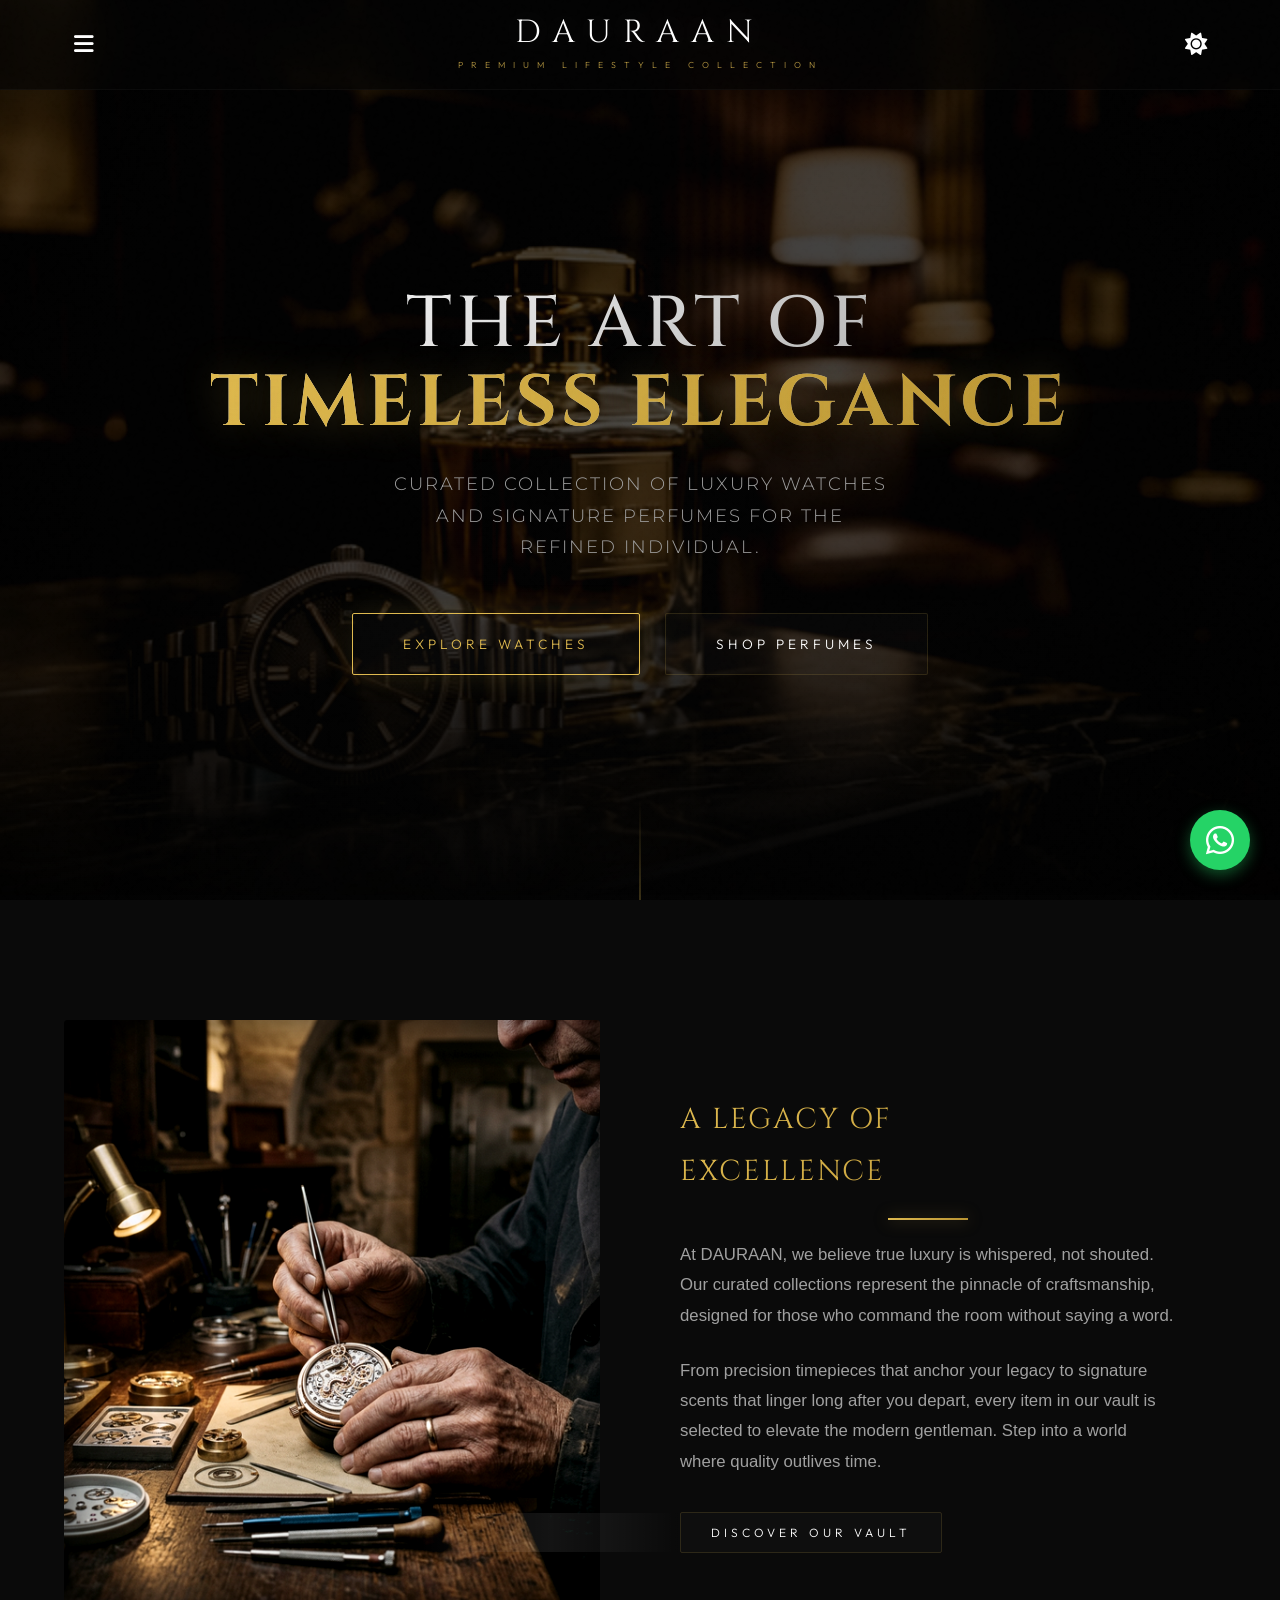
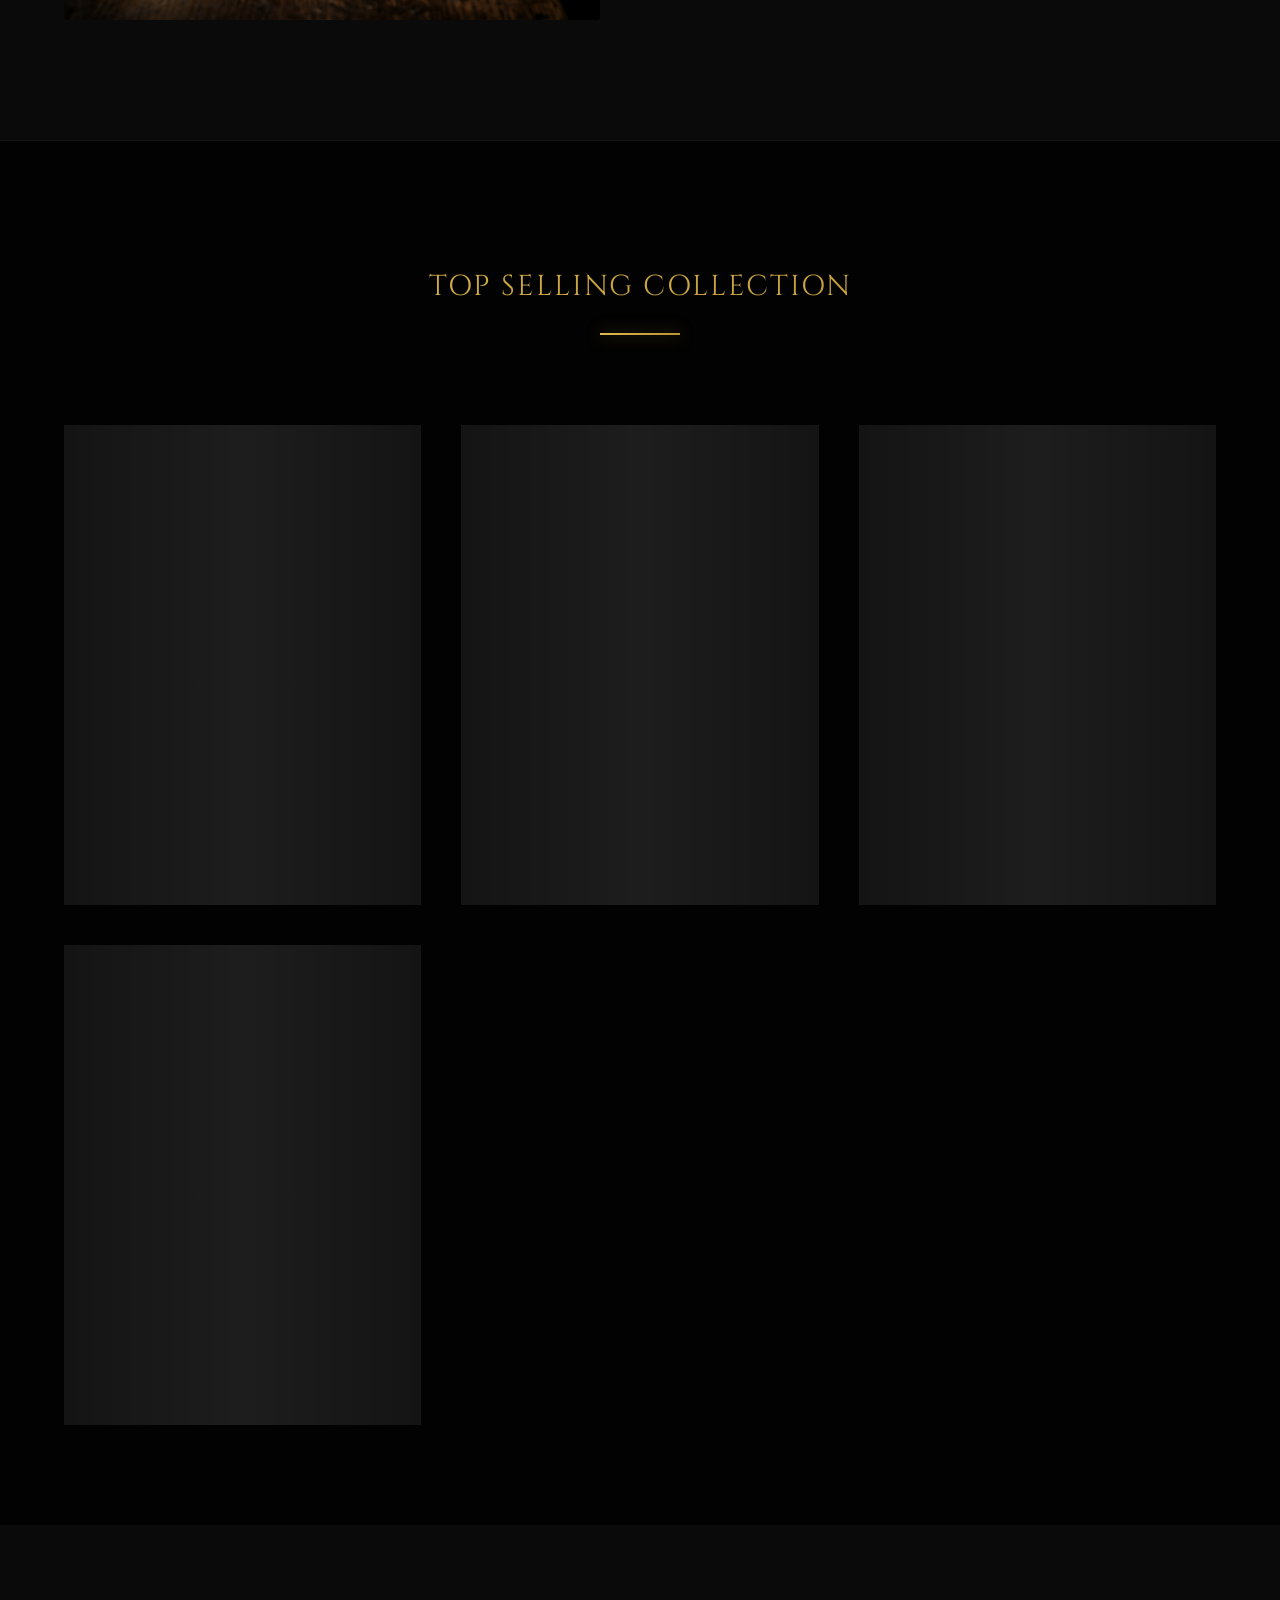
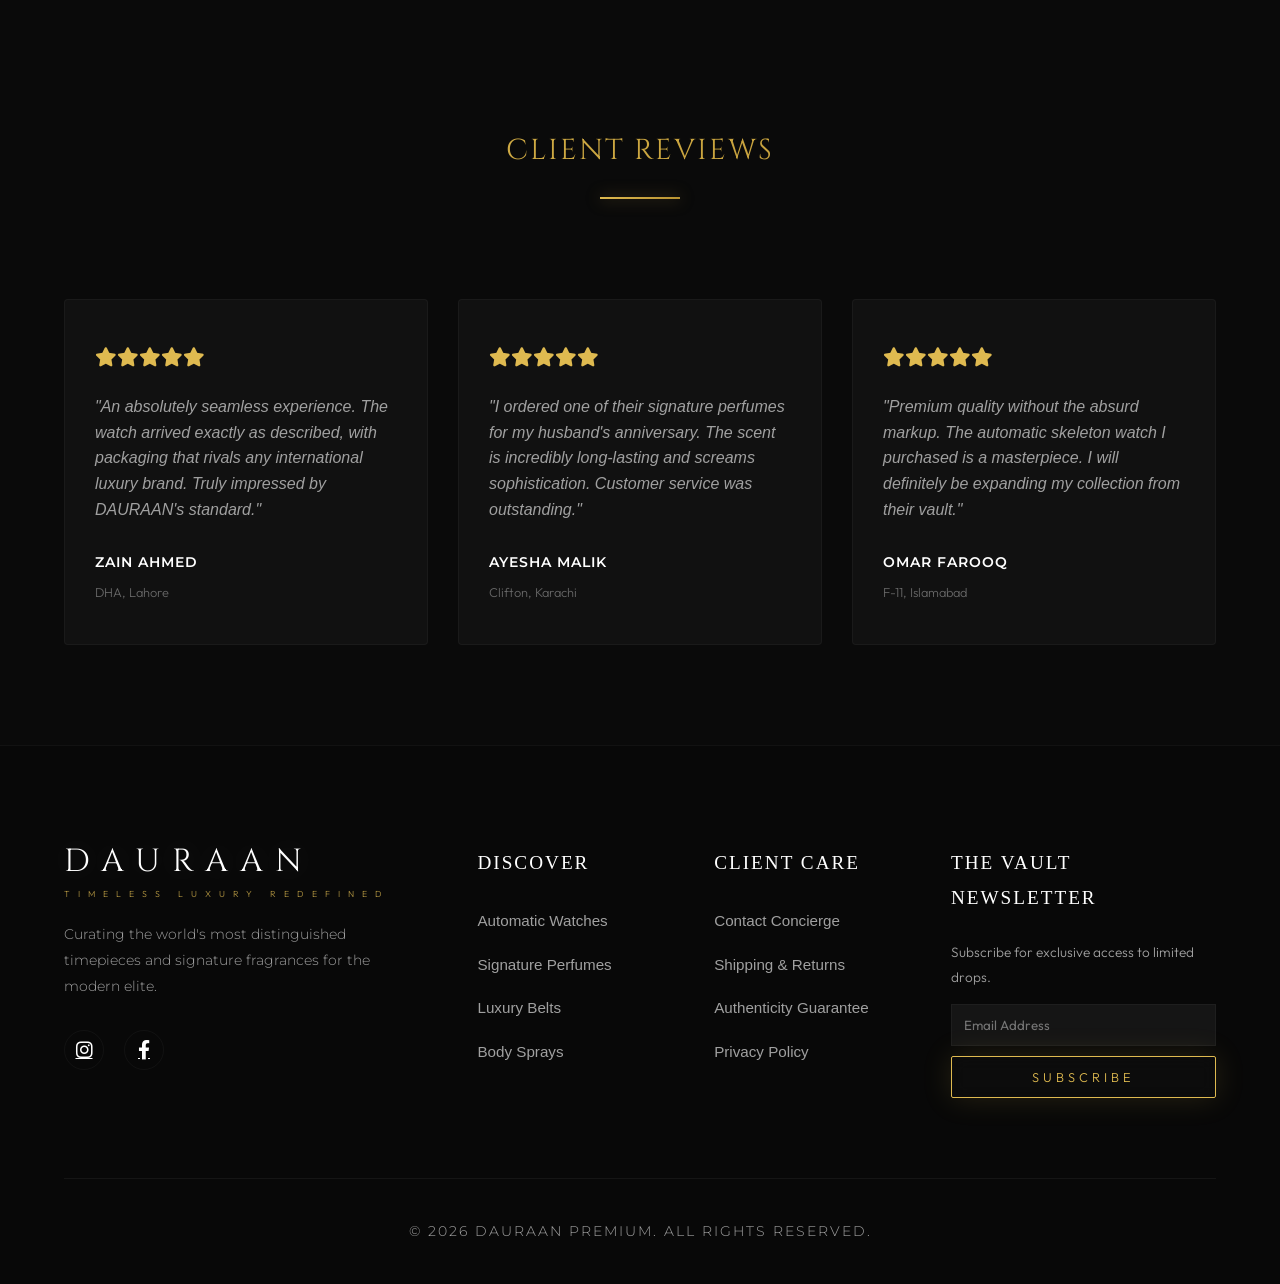
==== commit 29b41498: "Update index.html" ====
--- a/index.html
+++ b/index.html
@@ -272,7 +272,7 @@
 
 
     <!-- FLOATING WHATSAPP BUTTON (SUPPORT) -->
-    <a href="https://wa.me/923130823443?text=Hello%20DAURAAN,%20I%20have%20an%20inquiry." target="_blank"
+    <a href="https://wa.me/923130823442?text=Hello%20DAURAAN,%20I%20have%20an%20inquiry." target="_blank"
         class="floating-wa">
         <i class="fab fa-whatsapp"></i>
     </a>
@@ -281,4 +281,5 @@
     <script src="app.js"></script>
 </body>
 
-</html>+
+</html>
